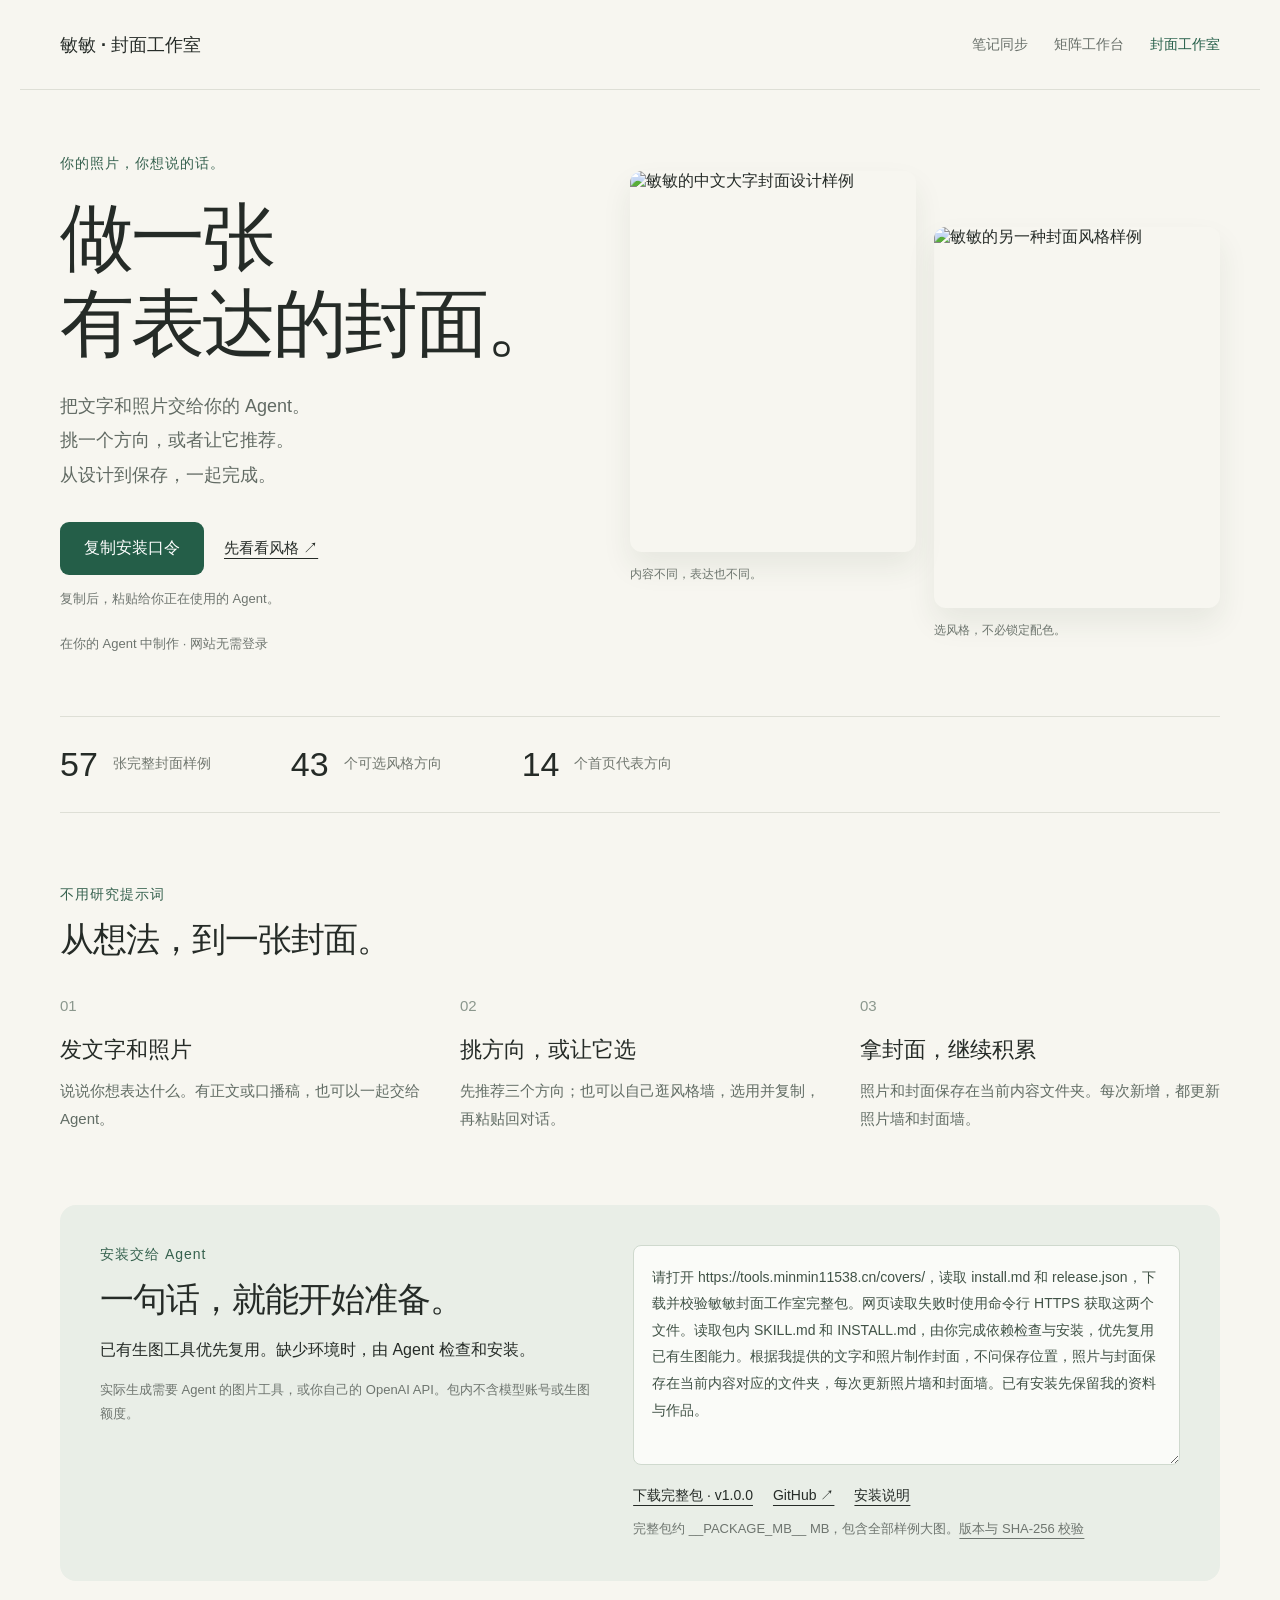
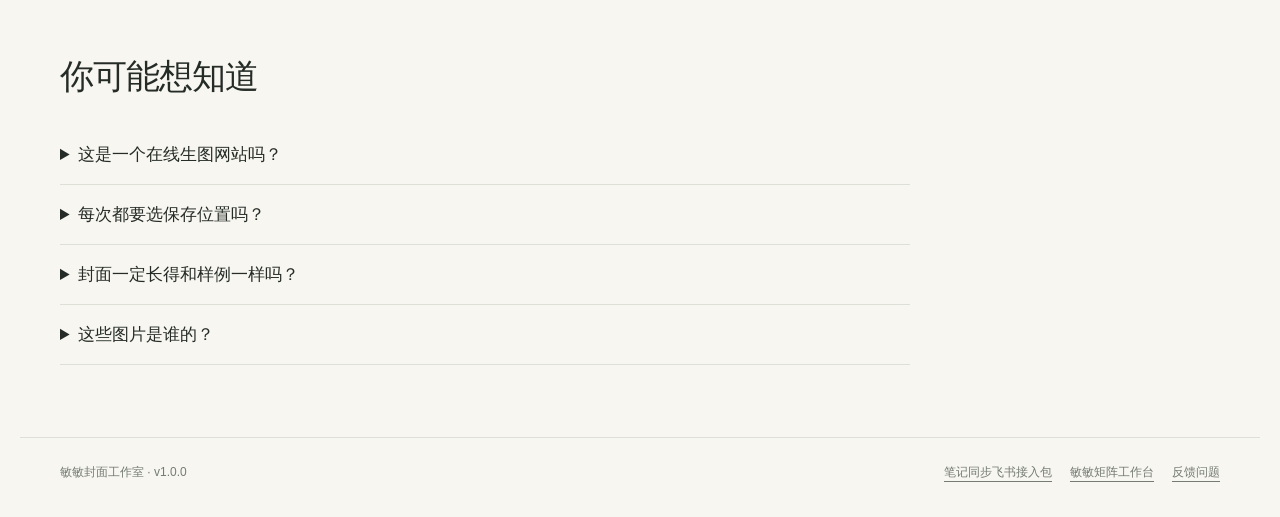
==== website/index.html @ c42ce9ed "feat: release portable cover studio with 57 public samples" ====
<!doctype html>
<html lang="zh-CN"><head><meta charset="utf-8"><meta name="viewport" content="width=device-width, initial-scale=1"><meta name="description" content="把你的文字和照片，做成有表达的中文大字封面。57张完整样例，Agent帮你安装、设计、归档。"><title>敏敏封面工作室 · 安装与使用</title><link rel="stylesheet" href="styles.css"></head>
<body><header><a class="brand" href="./">敏敏 · 封面工作室</a><nav aria-label="其他工具"><a href="/notehelper/">笔记同步</a><a href="/matrix/">矩阵工作台</a><a class="current" href="./">封面工作室</a></nav></header>
<main><section class="hero"><div class="intro"><span class="eyebrow">你的照片，你想说的话。</span><h1>做一张<br>有表达的封面。</h1><p class="lead">把文字和照片交给你的 Agent。<br>挑一个方向，或者让它推荐。<br>从设计到保存，一起完成。</p><div class="actions"><button class="primary" id="copy-install">复制安装口令</button><a class="secondary" href="assets/style-wall/index.html">先看看风格 ↗</a></div><p class="hint" id="copy-status" role="status">复制后，粘贴给你正在使用的 Agent。</p><p class="availability">在你的 Agent 中制作 · 网站无需登录</p></div><div class="covers" aria-label="敏敏本人封面作品示例"><figure><img src="assets/style-wall/thumbnails/wall-27.webp" alt="敏敏的中文大字封面设计样例" width="480" height="640"><figcaption>内容不同，表达也不同。</figcaption></figure><figure><img src="assets/style-wall/thumbnails/wall-01.webp" alt="敏敏的另一种封面风格样例" width="480" height="640"><figcaption>选风格，不必锁定配色。</figcaption></figure></div></section>
<section class="numbers" aria-label="样例数量"><div><strong>57</strong><span>张完整封面样例</span></div><div><strong>43</strong><span>个可选风格方向</span></div><div><strong>14</strong><span>个首页代表方向</span></div></section>
<section class="how"><div class="section-title"><span class="eyebrow">不用研究提示词</span><h2>从想法，到一张封面。</h2></div><div class="steps"><article><span class="step">01</span><h3>发文字和照片</h3><p>说说你想表达什么。有正文或口播稿，也可以一起交给 Agent。</p></article><article><span class="step">02</span><h3>挑方向，或让它选</h3><p>先推荐三个方向；也可以自己逛风格墙，选用并复制，再粘贴回对话。</p></article><article><span class="step">03</span><h3>拿封面，继续积累</h3><p>照片和封面保存在当前内容文件夹。每次新增，都更新照片墙和封面墙。</p></article></div></section>
<section class="install" id="install"><div><span class="eyebrow">安装交给 Agent</span><h2>一句话，就能开始准备。</h2><p>已有生图工具优先复用。缺少环境时，由 Agent 检查和安装。</p><p class="muted">实际生成需要 Agent 的图片工具，或你自己的 OpenAI API。包内不含模型账号或生图额度。</p></div><div><textarea id="install-command" aria-label="安装口令" readonly>请打开 https://tools.minmin11538.cn/covers/，读取 install.md 和 release.json，下载并校验敏敏封面工作室完整包。网页读取失败时使用命令行 HTTPS 获取这两个文件。读取包内 SKILL.md 和 INSTALL.md，由你完成依赖检查与安装，优先复用已有生图能力。根据我提供的文字和照片制作封面，不问保存位置，照片与封面保存在当前内容对应的文件夹，每次更新照片墙和封面墙。已有安装先保留我的资料与作品。</textarea><div class="links"><a id="download" href="downloads/minmin-cover-studio-1.0.0.zip">下载完整包 · v1.0.0</a><a href="https://github.com/mingminwang962-eng/minmin-cover-studio">GitHub ↗</a><a href="install.md">安装说明</a></div><p class="muted">完整包约 __PACKAGE_MB__ MB，包含全部样例大图。<a href="release.json">版本与 SHA-256 校验</a></p></div></section>
<section class="questions"><h2>你可能想知道</h2><details><summary>这是一个在线生图网站吗？</summary><p>这里提供风格浏览、安装包和说明。真正的设计和生成由你自己的 Agent 完成，网页不收集你的照片。</p></details><details><summary>每次都要选保存位置吗？</summary><p>不用。Agent 根据当前内容找到对应文件夹，自动保存照片、封面与提示词，并更新两面墙。修改会保留旧版本。</p></details><details><summary>封面一定长得和样例一样吗？</summary><p>不会照搬。颜色、构图和元素都根据你的文字和照片调整；样例用于选择设计方向。人物自然彩色，标题大而清楚。</p></details><details><summary>这些图片是谁的？</summary><p>57 张都是敏敏授权公开的既有封面样例，完整图像随包提供。使用时请提供你自己的照片。<a href="ASSET-LICENSE.md">图片使用说明</a></p></details></section></main>
<footer><span>敏敏封面工作室 · v1.0.0</span><div><a href="/notehelper/">笔记同步飞书接入包</a><a href="/matrix/">敏敏矩阵工作台</a><a href="https://github.com/mingminwang962-eng/minmin-cover-studio/issues">反馈问题</a></div></footer>
<script>document.getElementById('copy-install').onclick=async()=>{const text=document.getElementById('install-command'),status=document.getElementById('copy-status');let copied=false;try{await navigator.clipboard.writeText(text.value);copied=true;}catch{ text.focus();text.select();try{copied=document.execCommand('copy');}catch{}}status.textContent=copied?'已复制，请粘贴给你的 Agent。':'自动复制未成功，请选中下方口令手动复制。';if(!copied){text.scrollIntoView({behavior:'smooth',block:'center'});text.focus();text.select();}};</script></body></html>
---- website/styles.css ----
:root{font-family:-apple-system,BlinkMacSystemFont,"PingFang SC","Microsoft YaHei",sans-serif;color:#252b27;background:#f7f6f0;font-synthesis:none}*{box-sizing:border-box}body{margin:0}a{color:inherit;text-underline-offset:5px}header,main,footer{max-width:1240px;margin:auto;padding:0 40px}header{height:90px;display:flex;align-items:center;justify-content:space-between;border-bottom:1px solid #dedfd6}.brand{font-weight:700;font-size:18px;text-decoration:none}nav{display:flex;gap:26px;font-size:14px}nav a{text-decoration:none;color:#6a716b}nav .current{color:#245e48}h1,h2,h3,p{margin:0}h1{font-size:clamp(46px,5.8vw,78px);line-height:1.16;letter-spacing:-3px;margin:22px 0}h2{font-size:34px;letter-spacing:-1px;line-height:1.4}h3{font-size:22px;margin:20px 0 12px}.eyebrow{color:#35614e;font-size:14px;letter-spacing:1px}.hero{display:grid;grid-template-columns:1fr 1.12fr;gap:44px;align-items:center;padding:64px 0 60px}.lead{font-size:18px;color:#616a63;line-height:1.9}.actions{display:flex;align-items:center;gap:20px;margin:30px 0 12px}.primary{font:600 16px inherit;font-family:inherit;background:#245e48;color:white;border:0;border-radius:9px;padding:16px 24px;cursor:pointer;font-size:16px}.secondary{font-size:15px}.hint,.availability,.muted{font-size:13px;color:#6e756f;line-height:1.8}.availability{margin-top:22px}.covers{display:grid;grid-template-columns:1fr 1fr;gap:18px;align-items:start}.covers figure{margin:0}.covers figure:nth-child(2){padding-top:56px}.covers img{width:100%;height:auto;display:block;border-radius:12px;box-shadow:0 15px 30px #263b2714}figcaption{font-size:12px;color:#6d756e;margin-top:14px}.numbers{display:flex;gap:80px;border-top:1px solid #dedfd6;border-bottom:1px solid #dedfd6;padding:28px 0}.numbers div{display:flex;align-items:center;gap:15px}.numbers strong{font-size:34px;font-weight:500}.numbers span{font-size:14px;color:#71776f}.how{padding:72px 0}.section-title h2{margin-top:12px}.steps{display:grid;grid-template-columns:repeat(3,1fr);gap:40px;margin-top:34px}.step{color:#8b978d;font-size:15px}.steps p{color:#626d65;line-height:1.85;font-size:15px}.install{background:#e9eee7;border-radius:16px;padding:40px;display:grid;grid-template-columns:1fr 1.1fr;gap:36px}.install h2{margin:12px 0}.install p{line-height:1.9;margin-top:12px}.install textarea{font:14px/1.9 inherit;font-family:inherit;font-size:14px;line-height:1.9;color:#405246;background:#fafbf8;border:1px solid #cfd9ce;border-radius:8px;padding:18px;width:100%;height:220px;resize:vertical}.links{display:flex;flex-wrap:wrap;gap:20px;font-size:14px;margin-top:18px}.questions{max-width:850px;padding:72px 0}.questions h2{margin-bottom:24px}details{border-bottom:1px solid #dce0d7;padding:18px 0}summary{cursor:pointer;font-size:17px}details p{font-size:15px;line-height:1.9;color:#667066;padding:16px 0 4px}footer{display:flex;justify-content:space-between;gap:20px;font-size:12px;color:#737b72;border-top:1px solid #dce0d7;padding-top:26px;padding-bottom:36px}footer div{display:flex;gap:18px}button:focus-visible,a:focus-visible{outline:3px solid #8caf94;outline-offset:5px}@media(max-width:800px){header,main,footer{padding-left:22px;padding-right:22px}header{height:auto;min-height:90px;gap:18px;flex-wrap:wrap;padding-top:18px;padding-bottom:18px}nav{gap:16px;font-size:12px}.hero{grid-template-columns:1fr;gap:36px;padding:38px 0}h1{font-size:54px}.covers{max-width:560px}.numbers{justify-content:space-between;gap:12px}.numbers div{display:block}.numbers span{display:block;font-size:11px}.numbers strong{font-size:30px}.steps{grid-template-columns:1fr;gap:28px}.how{padding:48px 0}h2{font-size:28px}.install{grid-template-columns:1fr;padding:25px;gap:25px}.questions{padding:48px 0}footer{flex-direction:column}.actions{gap:18px}.primary{padding:15px 20px}}
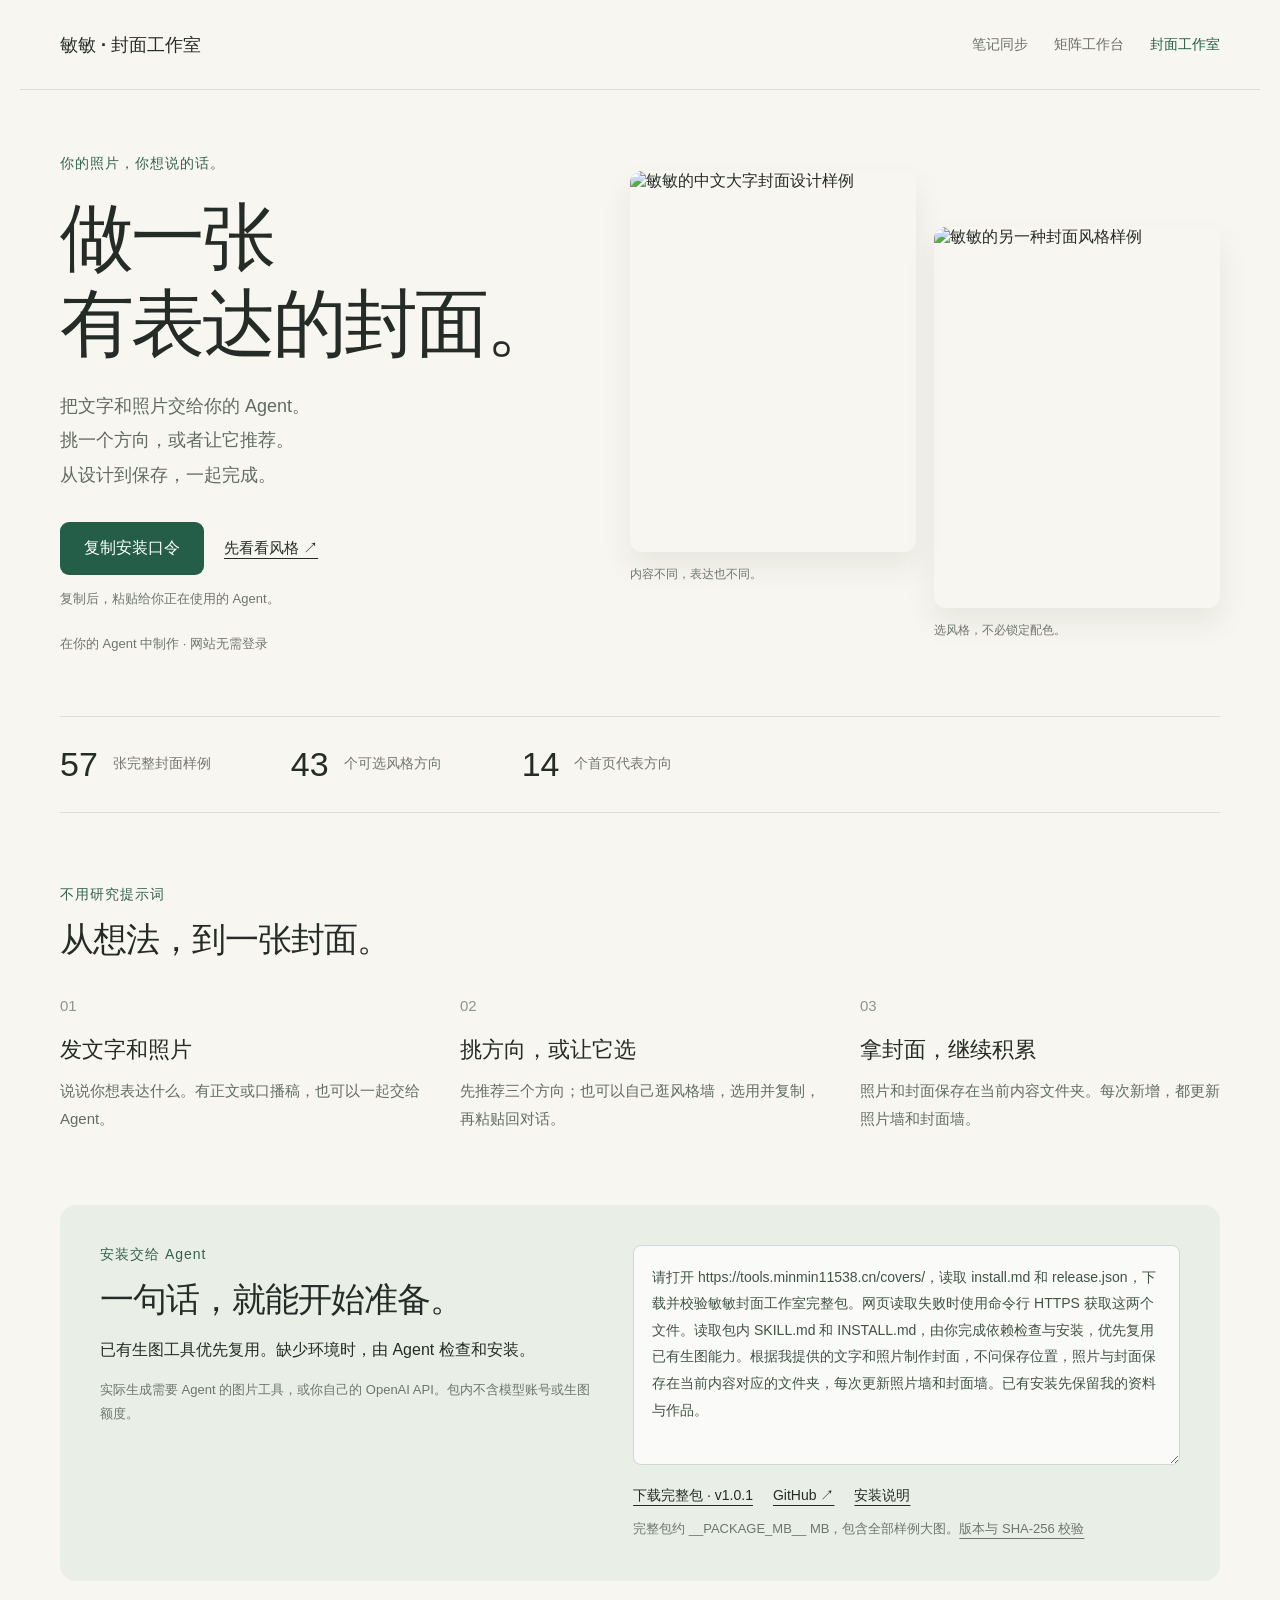
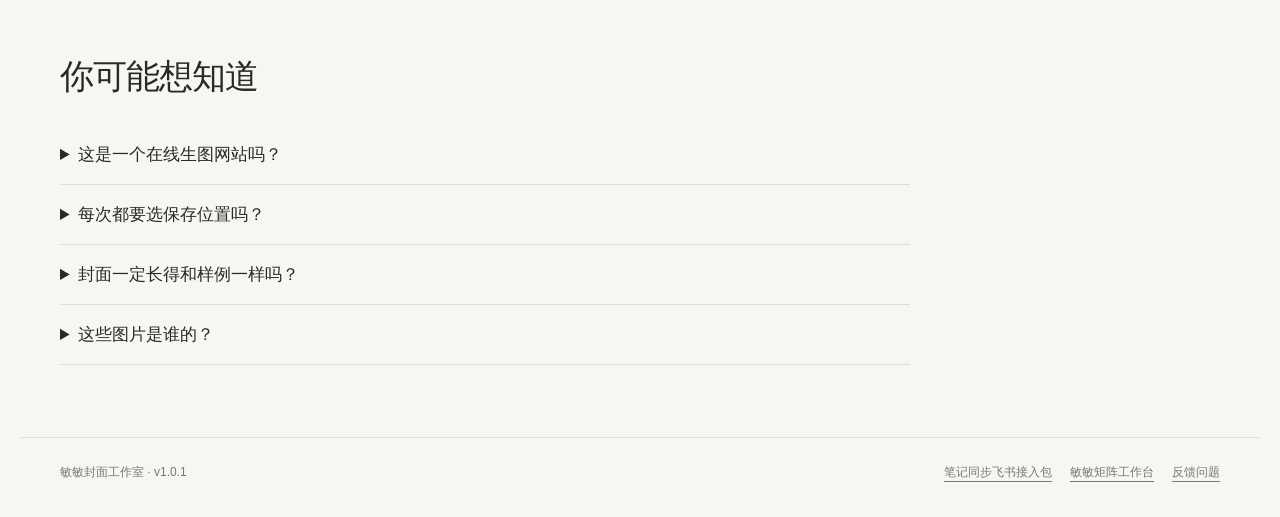
==== commit bcd6173b: "fix: support Windows UTF-8 output and stable prompt hashes" ====
--- a/website/index.html
+++ b/website/index.html
@@ -4,7 +4,7 @@
 <main><section class="hero"><div class="intro"><span class="eyebrow">你的照片，你想说的话。</span><h1>做一张<br>有表达的封面。</h1><p class="lead">把文字和照片交给你的 Agent。<br>挑一个方向，或者让它推荐。<br>从设计到保存，一起完成。</p><div class="actions"><button class="primary" id="copy-install">复制安装口令</button><a class="secondary" href="assets/style-wall/index.html">先看看风格 ↗</a></div><p class="hint" id="copy-status" role="status">复制后，粘贴给你正在使用的 Agent。</p><p class="availability">在你的 Agent 中制作 · 网站无需登录</p></div><div class="covers" aria-label="敏敏本人封面作品示例"><figure><img src="assets/style-wall/thumbnails/wall-27.webp" alt="敏敏的中文大字封面设计样例" width="480" height="640"><figcaption>内容不同，表达也不同。</figcaption></figure><figure><img src="assets/style-wall/thumbnails/wall-01.webp" alt="敏敏的另一种封面风格样例" width="480" height="640"><figcaption>选风格，不必锁定配色。</figcaption></figure></div></section>
 <section class="numbers" aria-label="样例数量"><div><strong>57</strong><span>张完整封面样例</span></div><div><strong>43</strong><span>个可选风格方向</span></div><div><strong>14</strong><span>个首页代表方向</span></div></section>
 <section class="how"><div class="section-title"><span class="eyebrow">不用研究提示词</span><h2>从想法，到一张封面。</h2></div><div class="steps"><article><span class="step">01</span><h3>发文字和照片</h3><p>说说你想表达什么。有正文或口播稿，也可以一起交给 Agent。</p></article><article><span class="step">02</span><h3>挑方向，或让它选</h3><p>先推荐三个方向；也可以自己逛风格墙，选用并复制，再粘贴回对话。</p></article><article><span class="step">03</span><h3>拿封面，继续积累</h3><p>照片和封面保存在当前内容文件夹。每次新增，都更新照片墙和封面墙。</p></article></div></section>
-<section class="install" id="install"><div><span class="eyebrow">安装交给 Agent</span><h2>一句话，就能开始准备。</h2><p>已有生图工具优先复用。缺少环境时，由 Agent 检查和安装。</p><p class="muted">实际生成需要 Agent 的图片工具，或你自己的 OpenAI API。包内不含模型账号或生图额度。</p></div><div><textarea id="install-command" aria-label="安装口令" readonly>请打开 https://tools.minmin11538.cn/covers/，读取 install.md 和 release.json，下载并校验敏敏封面工作室完整包。网页读取失败时使用命令行 HTTPS 获取这两个文件。读取包内 SKILL.md 和 INSTALL.md，由你完成依赖检查与安装，优先复用已有生图能力。根据我提供的文字和照片制作封面，不问保存位置，照片与封面保存在当前内容对应的文件夹，每次更新照片墙和封面墙。已有安装先保留我的资料与作品。</textarea><div class="links"><a id="download" href="downloads/minmin-cover-studio-1.0.0.zip">下载完整包 · v1.0.0</a><a href="https://github.com/mingminwang962-eng/minmin-cover-studio">GitHub ↗</a><a href="install.md">安装说明</a></div><p class="muted">完整包约 __PACKAGE_MB__ MB，包含全部样例大图。<a href="release.json">版本与 SHA-256 校验</a></p></div></section>
+<section class="install" id="install"><div><span class="eyebrow">安装交给 Agent</span><h2>一句话，就能开始准备。</h2><p>已有生图工具优先复用。缺少环境时，由 Agent 检查和安装。</p><p class="muted">实际生成需要 Agent 的图片工具，或你自己的 OpenAI API。包内不含模型账号或生图额度。</p></div><div><textarea id="install-command" aria-label="安装口令" readonly>请打开 https://tools.minmin11538.cn/covers/，读取 install.md 和 release.json，下载并校验敏敏封面工作室完整包。网页读取失败时使用命令行 HTTPS 获取这两个文件。读取包内 SKILL.md 和 INSTALL.md，由你完成依赖检查与安装，优先复用已有生图能力。根据我提供的文字和照片制作封面，不问保存位置，照片与封面保存在当前内容对应的文件夹，每次更新照片墙和封面墙。已有安装先保留我的资料与作品。</textarea><div class="links"><a id="download" href="downloads/minmin-cover-studio-1.0.1.zip">下载完整包 · v1.0.1</a><a href="https://github.com/mingminwang962-eng/minmin-cover-studio">GitHub ↗</a><a href="install.md">安装说明</a></div><p class="muted">完整包约 __PACKAGE_MB__ MB，包含全部样例大图。<a href="release.json">版本与 SHA-256 校验</a></p></div></section>
 <section class="questions"><h2>你可能想知道</h2><details><summary>这是一个在线生图网站吗？</summary><p>这里提供风格浏览、安装包和说明。真正的设计和生成由你自己的 Agent 完成，网页不收集你的照片。</p></details><details><summary>每次都要选保存位置吗？</summary><p>不用。Agent 根据当前内容找到对应文件夹，自动保存照片、封面与提示词，并更新两面墙。修改会保留旧版本。</p></details><details><summary>封面一定长得和样例一样吗？</summary><p>不会照搬。颜色、构图和元素都根据你的文字和照片调整；样例用于选择设计方向。人物自然彩色，标题大而清楚。</p></details><details><summary>这些图片是谁的？</summary><p>57 张都是敏敏授权公开的既有封面样例，完整图像随包提供。使用时请提供你自己的照片。<a href="ASSET-LICENSE.md">图片使用说明</a></p></details></section></main>
-<footer><span>敏敏封面工作室 · v1.0.0</span><div><a href="/notehelper/">笔记同步飞书接入包</a><a href="/matrix/">敏敏矩阵工作台</a><a href="https://github.com/mingminwang962-eng/minmin-cover-studio/issues">反馈问题</a></div></footer>
+<footer><span>敏敏封面工作室 · v1.0.1</span><div><a href="/notehelper/">笔记同步飞书接入包</a><a href="/matrix/">敏敏矩阵工作台</a><a href="https://github.com/mingminwang962-eng/minmin-cover-studio/issues">反馈问题</a></div></footer>
 <script>document.getElementById('copy-install').onclick=async()=>{const text=document.getElementById('install-command'),status=document.getElementById('copy-status');let copied=false;try{await navigator.clipboard.writeText(text.value);copied=true;}catch{ text.focus();text.select();try{copied=document.execCommand('copy');}catch{}}status.textContent=copied?'已复制，请粘贴给你的 Agent。':'自动复制未成功，请选中下方口令手动复制。';if(!copied){text.scrollIntoView({behavior:'smooth',block:'center'});text.focus();text.select();}};</script></body></html>
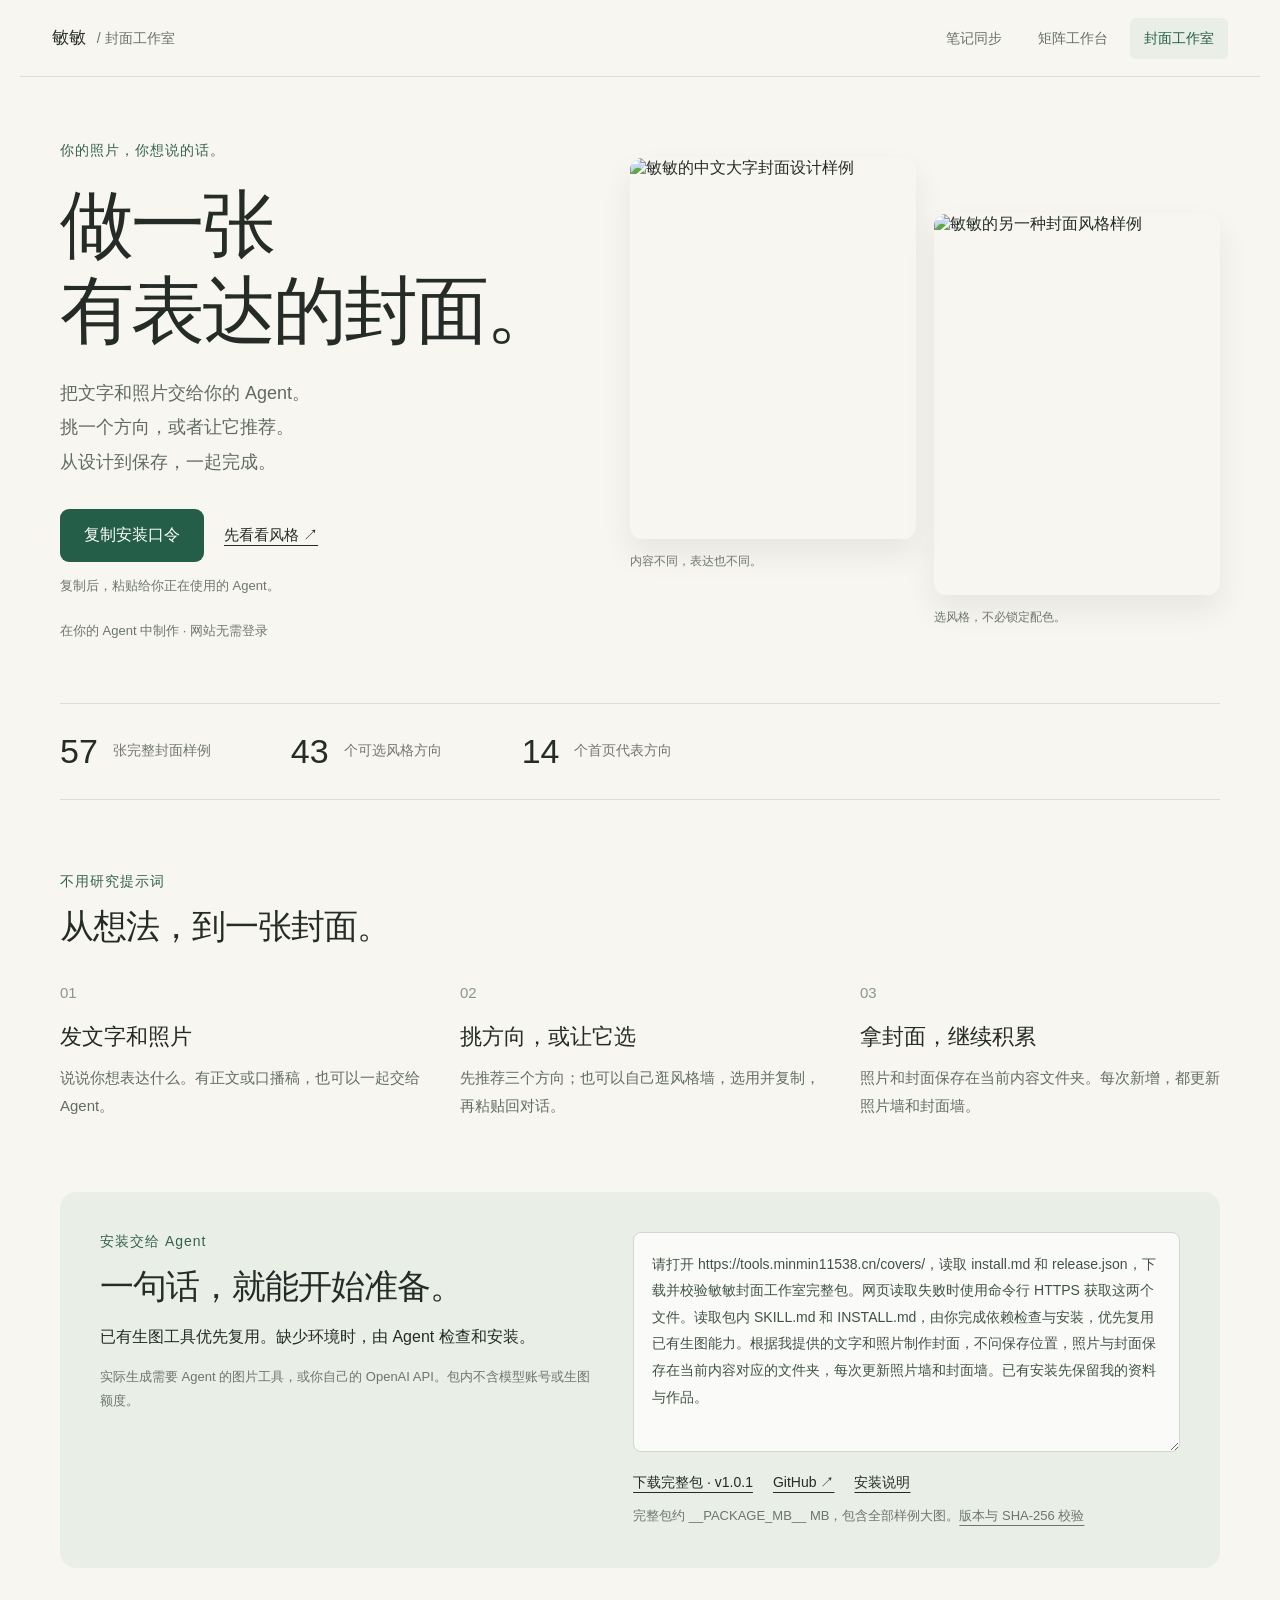
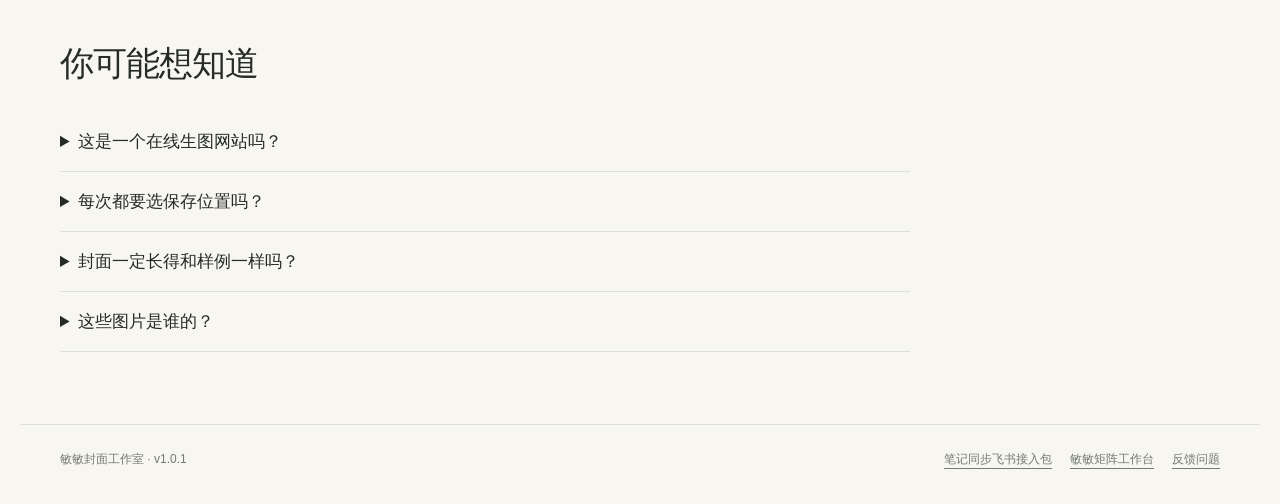
==== commit a9c96a0c: "style: unify navigation across Minmin product sites" ====
--- a/website/index.html
+++ b/website/index.html
@@ -1,6 +1,6 @@
 <!doctype html>
-<html lang="zh-CN"><head><meta charset="utf-8"><meta name="viewport" content="width=device-width, initial-scale=1"><meta name="description" content="把你的文字和照片，做成有表达的中文大字封面。57张完整样例，Agent帮你安装、设计、归档。"><title>敏敏封面工作室 · 安装与使用</title><link rel="stylesheet" href="styles.css"></head>
-<body><header><a class="brand" href="./">敏敏 · 封面工作室</a><nav aria-label="其他工具"><a href="/notehelper/">笔记同步</a><a href="/matrix/">矩阵工作台</a><a class="current" href="./">封面工作室</a></nav></header>
+<html lang="zh-CN"><head><meta charset="utf-8"><meta name="viewport" content="width=device-width, initial-scale=1"><meta name="description" content="把你的文字和照片，做成有表达的中文大字封面。57张完整样例，Agent帮你安装、设计、归档。"><title>敏敏封面工作室 · 安装与使用</title><link rel="stylesheet" href="styles.css"><link rel="stylesheet" href="shared-header.css?v=20261024"></head>
+<body><header class="minmin-header" style="--nav-accent:#245e48;--nav-tint:#e9eee7;--nav-muted:#6a716b;--nav-line:#dedfd6"><div class="minmin-header-row"><a class="minmin-brand" href="/covers/">敏敏 <span>/ 封面工作室</span></a><nav class="minmin-products" aria-label="敏敏的工具"><a href="/notehelper/">笔记同步</a><a href="/matrix/">矩阵工作台</a><a href="/covers/" aria-current="page">封面工作室</a></nav></div></header>
 <main><section class="hero"><div class="intro"><span class="eyebrow">你的照片，你想说的话。</span><h1>做一张<br>有表达的封面。</h1><p class="lead">把文字和照片交给你的 Agent。<br>挑一个方向，或者让它推荐。<br>从设计到保存，一起完成。</p><div class="actions"><button class="primary" id="copy-install">复制安装口令</button><a class="secondary" href="assets/style-wall/index.html">先看看风格 ↗</a></div><p class="hint" id="copy-status" role="status">复制后，粘贴给你正在使用的 Agent。</p><p class="availability">在你的 Agent 中制作 · 网站无需登录</p></div><div class="covers" aria-label="敏敏本人封面作品示例"><figure><img src="assets/style-wall/thumbnails/wall-27.webp" alt="敏敏的中文大字封面设计样例" width="480" height="640"><figcaption>内容不同，表达也不同。</figcaption></figure><figure><img src="assets/style-wall/thumbnails/wall-01.webp" alt="敏敏的另一种封面风格样例" width="480" height="640"><figcaption>选风格，不必锁定配色。</figcaption></figure></div></section>
 <section class="numbers" aria-label="样例数量"><div><strong>57</strong><span>张完整封面样例</span></div><div><strong>43</strong><span>个可选风格方向</span></div><div><strong>14</strong><span>个首页代表方向</span></div></section>
 <section class="how"><div class="section-title"><span class="eyebrow">不用研究提示词</span><h2>从想法，到一张封面。</h2></div><div class="steps"><article><span class="step">01</span><h3>发文字和照片</h3><p>说说你想表达什么。有正文或口播稿，也可以一起交给 Agent。</p></article><article><span class="step">02</span><h3>挑方向，或让它选</h3><p>先推荐三个方向；也可以自己逛风格墙，选用并复制，再粘贴回对话。</p></article><article><span class="step">03</span><h3>拿封面，继续积累</h3><p>照片和封面保存在当前内容文件夹。每次新增，都更新照片墙和封面墙。</p></article></div></section>
--- a/website/shared-header.css
+++ b/website/shared-header.css
@@ -0,0 +1,13 @@
+/* Shared product navigation; each site keeps its own accent color. */
+.minmin-header{display:block;max-width:1240px;height:auto;min-height:0;margin:0 auto;padding:0 32px;border-bottom:1px solid var(--nav-line);font-family:-apple-system,BlinkMacSystemFont,"PingFang SC","Microsoft YaHei",sans-serif;line-height:1.5}
+.minmin-header .minmin-header-row{min-height:76px;display:flex;align-items:center;justify-content:space-between;gap:24px}
+.minmin-header .minmin-brand{font-size:17px;font-weight:700;color:inherit;text-decoration:none;white-space:nowrap}
+.minmin-header .minmin-brand span{font-size:14px;font-weight:400;color:var(--nav-muted);margin-left:6px}
+.minmin-header .minmin-products{display:flex;align-items:center;gap:8px;font-size:14px}
+.minmin-header .minmin-products a{padding:10px 14px;color:var(--nav-muted);text-decoration:none;white-space:nowrap;border-radius:6px;font-size:14px;line-height:1.5}
+.minmin-header .minmin-products a:hover{color:var(--nav-accent);background:var(--nav-tint)}
+.minmin-header .minmin-products a[aria-current="page"]{color:var(--nav-accent);background:var(--nav-tint);font-weight:600}
+.minmin-header .minmin-local{display:flex;justify-content:flex-end;flex-wrap:wrap;gap:12px 24px;padding:0 0 16px;font-size:13px}
+.minmin-header .minmin-local a{color:var(--nav-accent);text-decoration:none;font-size:13px}
+.minmin-header a:focus-visible{outline:2px solid var(--nav-accent);outline-offset:3px}
+@media(max-width:640px){.minmin-header{padding:0 20px}.minmin-header .minmin-header-row{min-height:0;align-items:flex-start;flex-direction:column;gap:12px;padding:20px 0 14px}.minmin-header .minmin-products{width:100%;gap:4px}.minmin-header .minmin-products a{padding:10px 9px;font-size:13px;flex:1;text-align:center}.minmin-header .minmin-local{justify-content:flex-start;padding-bottom:16px;gap:12px 20px}}
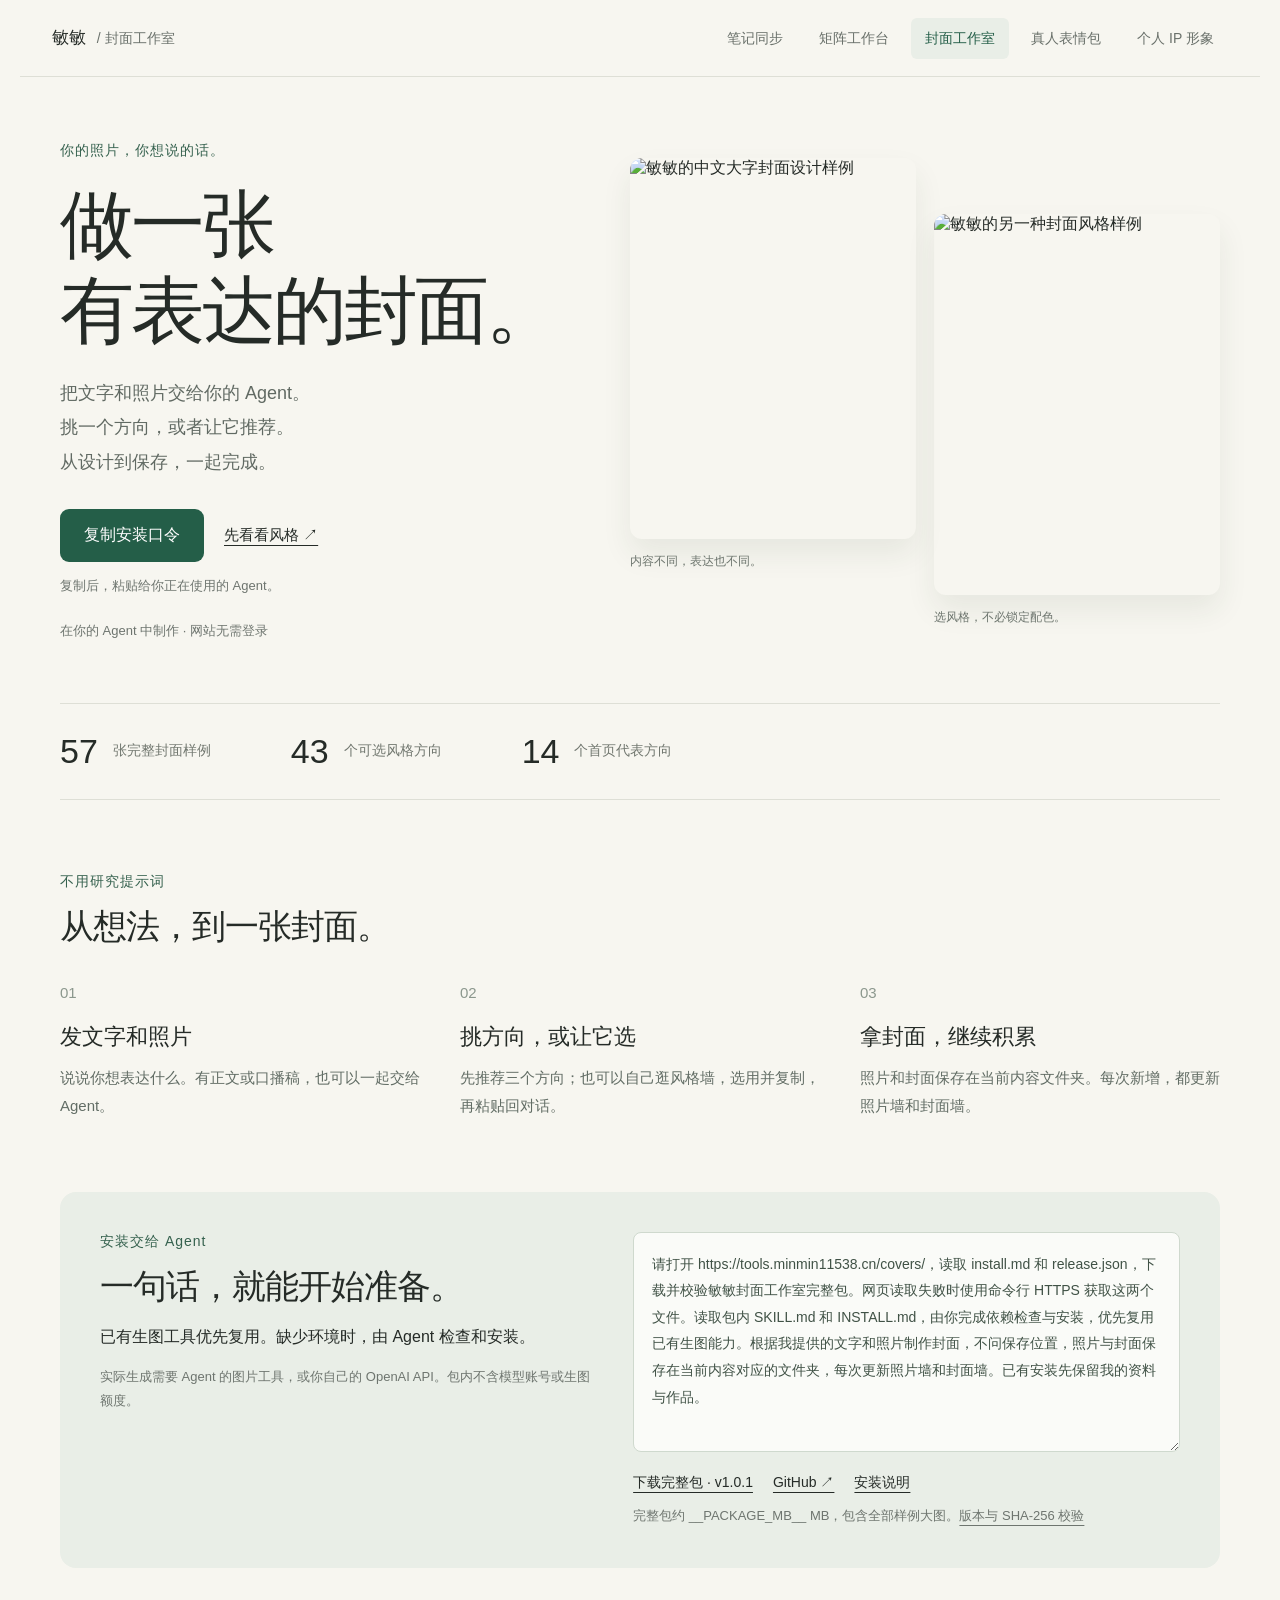
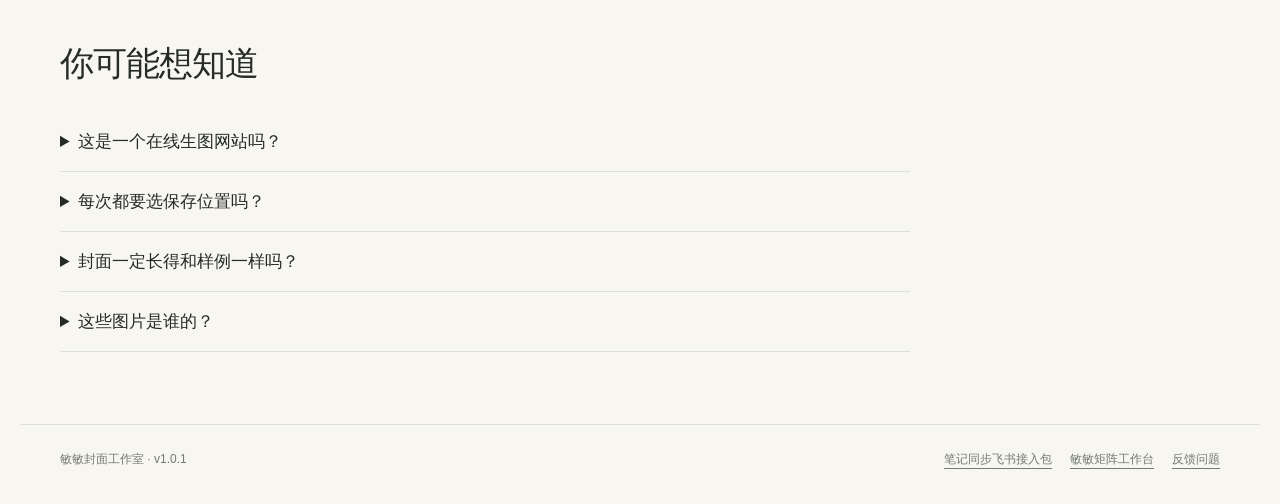
==== commit 064f0a30: "feat: add sticker and personal IP tool navigation" ====
--- a/website/index.html
+++ b/website/index.html
@@ -1,6 +1,6 @@
 <!doctype html>
-<html lang="zh-CN"><head><meta charset="utf-8"><meta name="viewport" content="width=device-width, initial-scale=1"><meta name="description" content="把你的文字和照片，做成有表达的中文大字封面。57张完整样例，Agent帮你安装、设计、归档。"><title>敏敏封面工作室 · 安装与使用</title><link rel="stylesheet" href="styles.css"><link rel="stylesheet" href="shared-header.css?v=20261024"></head>
-<body><header class="minmin-header" style="--nav-accent:#245e48;--nav-tint:#e9eee7;--nav-muted:#6a716b;--nav-line:#dedfd6"><div class="minmin-header-row"><a class="minmin-brand" href="/covers/">敏敏 <span>/ 封面工作室</span></a><nav class="minmin-products" aria-label="敏敏的工具"><a href="/notehelper/">笔记同步</a><a href="/matrix/">矩阵工作台</a><a href="/covers/" aria-current="page">封面工作室</a></nav></div></header>
+<html lang="zh-CN"><head><meta charset="utf-8"><meta name="viewport" content="width=device-width, initial-scale=1"><meta name="description" content="把你的文字和照片，做成有表达的中文大字封面。57张完整样例，Agent帮你安装、设计、归档。"><title>敏敏封面工作室 · 安装与使用</title><link rel="stylesheet" href="styles.css"><link rel="stylesheet" href="shared-header.css?v=20261024-five"></head>
+<body><header class="minmin-header" style="--nav-accent:#245e48;--nav-tint:#e9eee7;--nav-muted:#6a716b;--nav-line:#dedfd6"><div class="minmin-header-row"><a class="minmin-brand" href="/covers/">敏敏 <span>/ 封面工作室</span></a><nav class="minmin-products" aria-label="敏敏的工具"><a href="/notehelper/">笔记同步</a><a href="/matrix/">矩阵工作台</a><a href="/covers/" aria-current="page">封面工作室</a><a href="/stickers/">真人表情包</a><a href="/ip/">个人 IP 形象</a></nav></div></header>
 <main><section class="hero"><div class="intro"><span class="eyebrow">你的照片，你想说的话。</span><h1>做一张<br>有表达的封面。</h1><p class="lead">把文字和照片交给你的 Agent。<br>挑一个方向，或者让它推荐。<br>从设计到保存，一起完成。</p><div class="actions"><button class="primary" id="copy-install">复制安装口令</button><a class="secondary" href="assets/style-wall/index.html">先看看风格 ↗</a></div><p class="hint" id="copy-status" role="status">复制后，粘贴给你正在使用的 Agent。</p><p class="availability">在你的 Agent 中制作 · 网站无需登录</p></div><div class="covers" aria-label="敏敏本人封面作品示例"><figure><img src="assets/style-wall/thumbnails/wall-27.webp" alt="敏敏的中文大字封面设计样例" width="480" height="640"><figcaption>内容不同，表达也不同。</figcaption></figure><figure><img src="assets/style-wall/thumbnails/wall-01.webp" alt="敏敏的另一种封面风格样例" width="480" height="640"><figcaption>选风格，不必锁定配色。</figcaption></figure></div></section>
 <section class="numbers" aria-label="样例数量"><div><strong>57</strong><span>张完整封面样例</span></div><div><strong>43</strong><span>个可选风格方向</span></div><div><strong>14</strong><span>个首页代表方向</span></div></section>
 <section class="how"><div class="section-title"><span class="eyebrow">不用研究提示词</span><h2>从想法，到一张封面。</h2></div><div class="steps"><article><span class="step">01</span><h3>发文字和照片</h3><p>说说你想表达什么。有正文或口播稿，也可以一起交给 Agent。</p></article><article><span class="step">02</span><h3>挑方向，或让它选</h3><p>先推荐三个方向；也可以自己逛风格墙，选用并复制，再粘贴回对话。</p></article><article><span class="step">03</span><h3>拿封面，继续积累</h3><p>照片和封面保存在当前内容文件夹。每次新增，都更新照片墙和封面墙。</p></article></div></section>
--- a/website/shared-header.css
+++ b/website/shared-header.css
@@ -10,4 +10,4 @@
 .minmin-header .minmin-local{display:flex;justify-content:flex-end;flex-wrap:wrap;gap:12px 24px;padding:0 0 16px;font-size:13px}
 .minmin-header .minmin-local a{color:var(--nav-accent);text-decoration:none;font-size:13px}
 .minmin-header a:focus-visible{outline:2px solid var(--nav-accent);outline-offset:3px}
-@media(max-width:640px){.minmin-header{padding:0 20px}.minmin-header .minmin-header-row{min-height:0;align-items:flex-start;flex-direction:column;gap:12px;padding:20px 0 14px}.minmin-header .minmin-products{width:100%;gap:4px}.minmin-header .minmin-products a{padding:10px 9px;font-size:13px;flex:1;text-align:center}.minmin-header .minmin-local{justify-content:flex-start;padding-bottom:16px;gap:12px 20px}}
+@media(max-width:900px){.minmin-header{padding:0 20px}.minmin-header .minmin-header-row{min-height:0;align-items:flex-start;flex-direction:column;gap:12px;padding:20px 0 14px}.minmin-header .minmin-products{width:100%;display:grid;grid-template-columns:repeat(3,minmax(0,1fr));gap:4px}.minmin-header .minmin-products a{padding:10px 4px;font-size:13px;text-align:center}.minmin-header .minmin-local{justify-content:flex-start;padding-bottom:16px;gap:12px 20px}}
